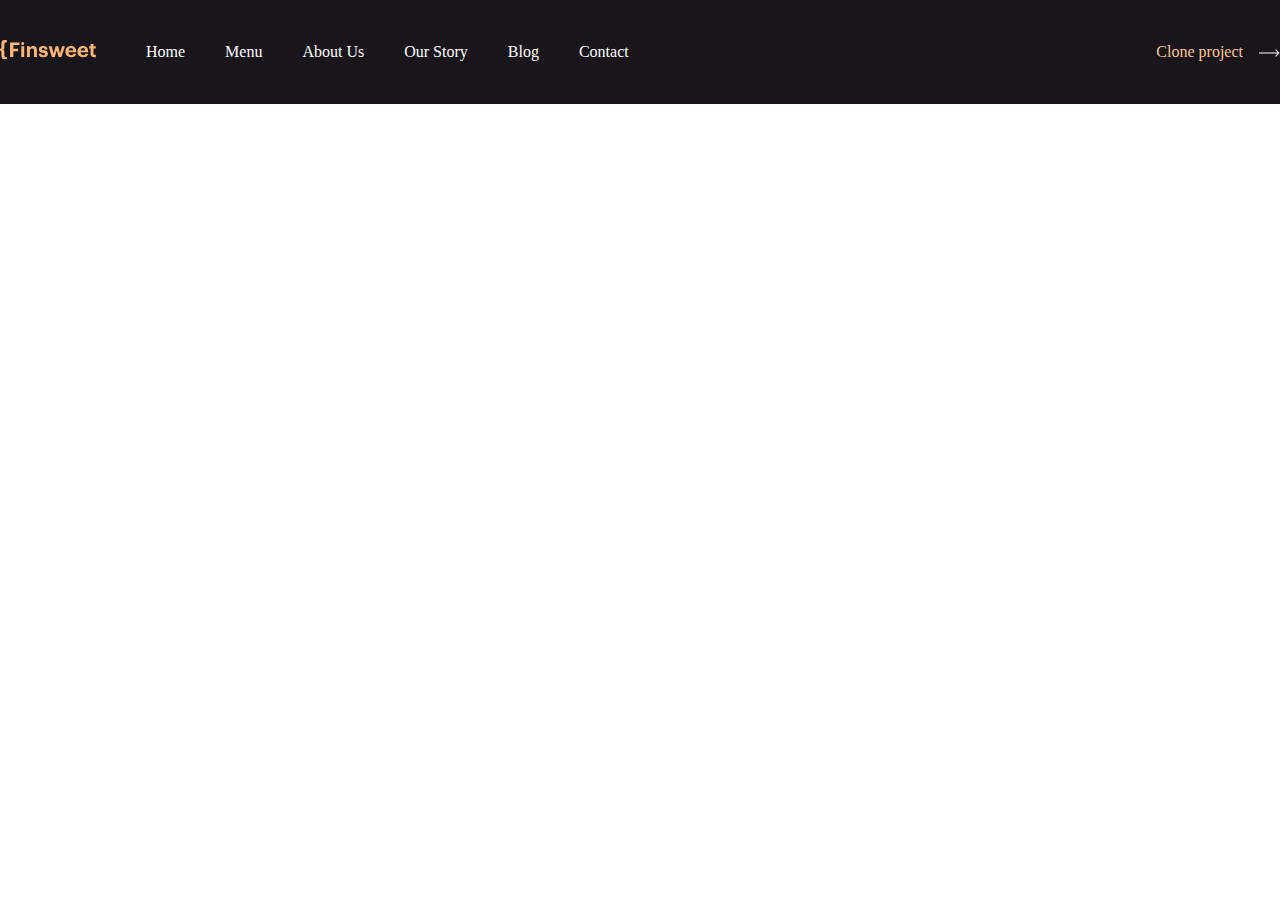
==== about.html @ d9dc8f35 "nav tugadi" ====
<!DOCTYPE html>
<html lang="en">
<head>
  <meta charset="UTF-8">
  <meta http-equiv="X-UA-Compatible" content="IE=edge">
  <meta name="viewport" content="width=device-width, initial-scale=1.0">
  <title>Document</title>
  <link rel="stylesheet" href="./css/about.css">
</head>
<body>
  <header w3-include-html="header.html"></header>
  
  
  <script src="js/main.js"></script>
  
</body>
</html>
---- css/about.css ----
* {
  margin: 0;
  padding: 0;
  box-sizing: border-box;
}

a {
  text-decoration: none;
}

button {
  border: none;
}

nav {
  position: fixed;
  top: 0;
  width: 100%;
  padding: 40px 0;
  background: #19161b;
  transition: 0.5s;
}
nav .navbar {
  display: flex;
  align-items: center;
  gap: 30px;
}
nav .navbar__menus {
  display: flex;
  justify-content: space-between;
  flex: 1;
}
nav .navbar__menus .menu-link, nav .navbar__menus .navbar__menus__right a, nav .navbar__menus__right .navbar__menus a, nav .navbar__menus .navbar__menus__left a, nav .navbar__menus__left .navbar__menus a {
  display: inline-block;
  font-weight: 500;
  font-size: 16px;
  line-height: 24px;
}
nav .navbar__menus__left {
  display: flex;
  align-items: center;
  list-style-type: none;
}
nav .navbar__menus__left a {
  padding: 0 20px;
  text-transform: capitalize;
  color: #ffffff;
}
nav .navbar__menus__right a {
  margin-right: 12px;
  color: #ffc492;
}
nav .navbar__close,
nav .navbar .hamburger {
  display: none;
}

.navbar-shrink {
  padding: 20px 0;
  box-shadow: 0 2px 10px 2px black;
}

@media screen and (max-width: 900px) {
  nav .navbar {
    justify-content: space-between;
  }
  nav .navbar__menus {
    position: absolute;
    top: 0;
    left: -100%;
    height: 100vh;
    bottom: 0;
    width: 100%;
    flex-direction: column;
    justify-content: center;
    align-items: center;
    background-color: green;
    transition: 0.5s;
  }
  nav .navbar__menus .menu-link-res, nav .navbar__menus .navbar__menus__right a, nav .navbar__menus__right .navbar__menus a, nav .navbar__menus .navbar__menus__left a, nav .navbar__menus__left .navbar__menus a {
    font-size: 40px;
    padding: 30px 0;
  }
  nav .navbar__menus__left {
    flex-direction: column;
  }
  nav .navbar__close {
    position: absolute;
    top: 15px;
    right: 15px;
  }
  nav .navbar__close svg {
    width: 80px;
    height: 80px;
    transition: 0.5s;
  }
  nav .navbar__close svg:hover {
    fill: red;
  }
  nav .navbar__close,
nav .navbar .hamburger {
    display: block;
    background-color: transparent;
  }
}/*# sourceMappingURL=about.css.map */
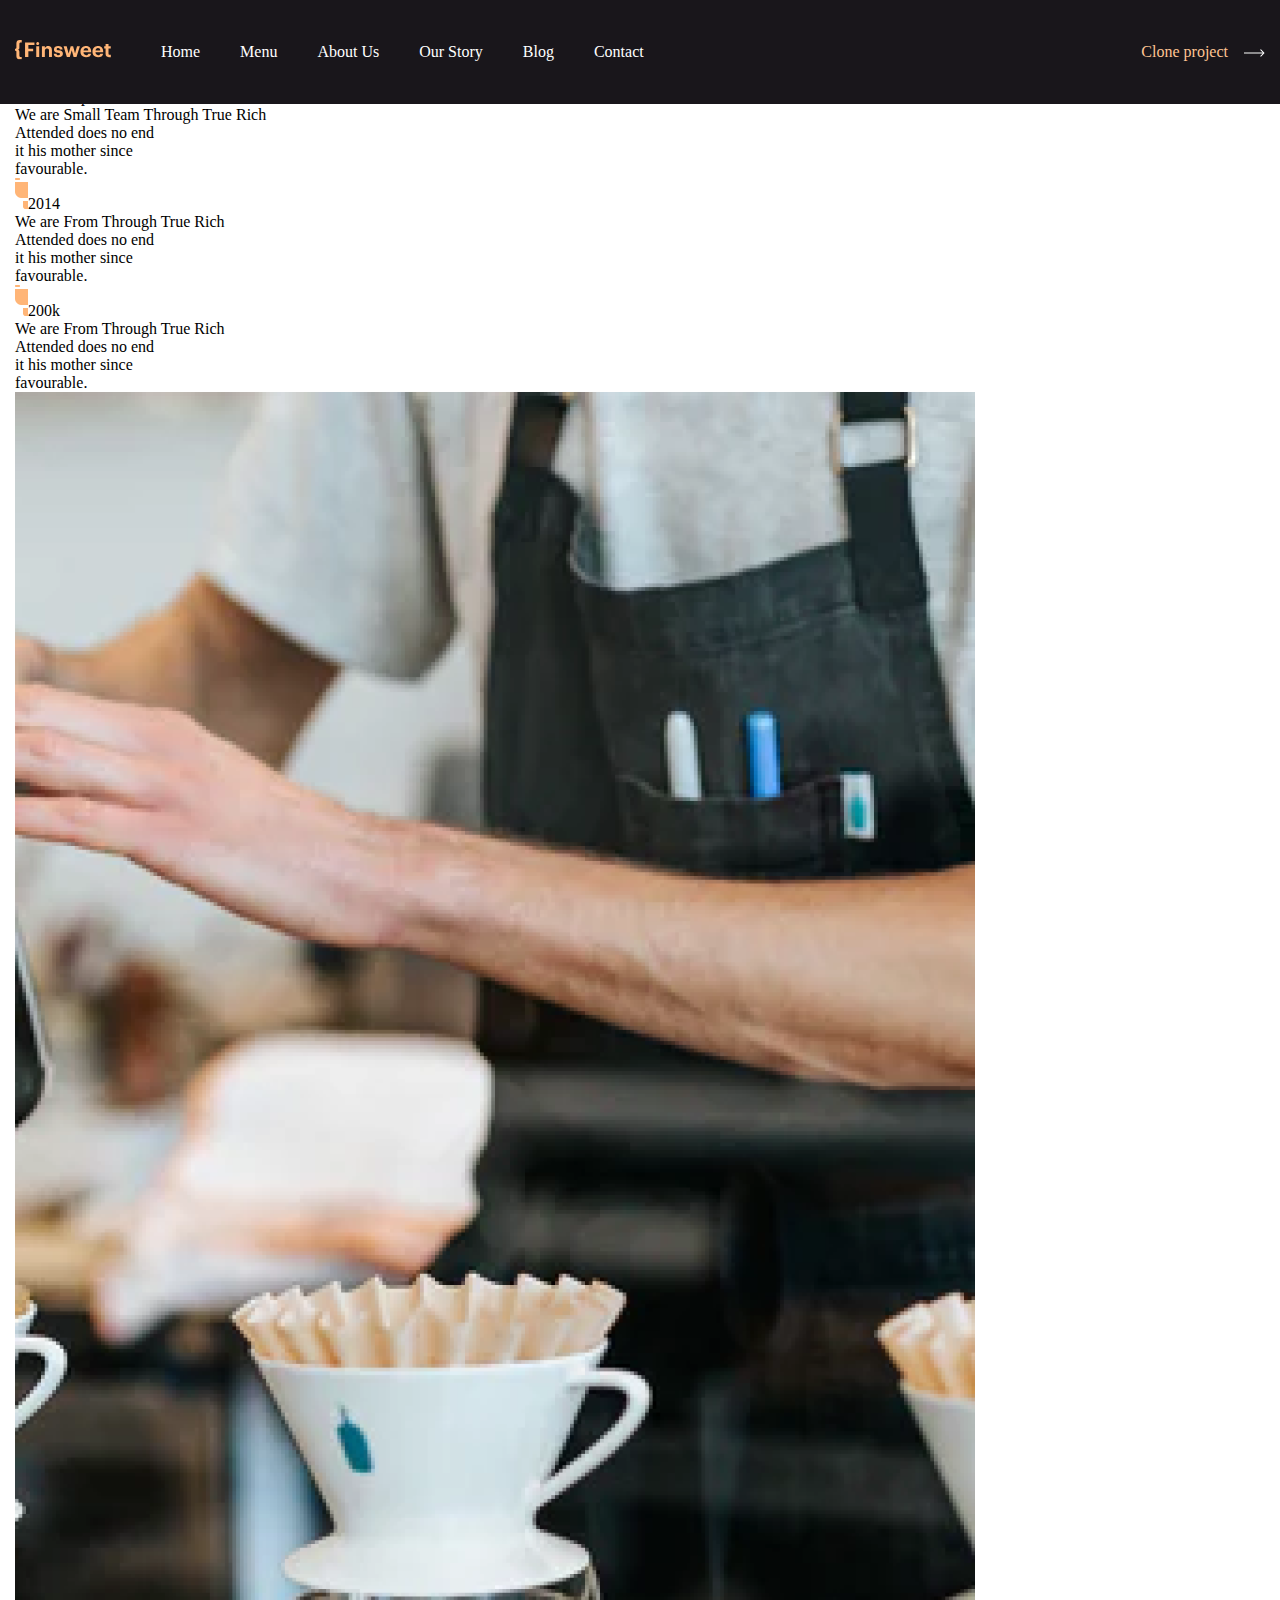
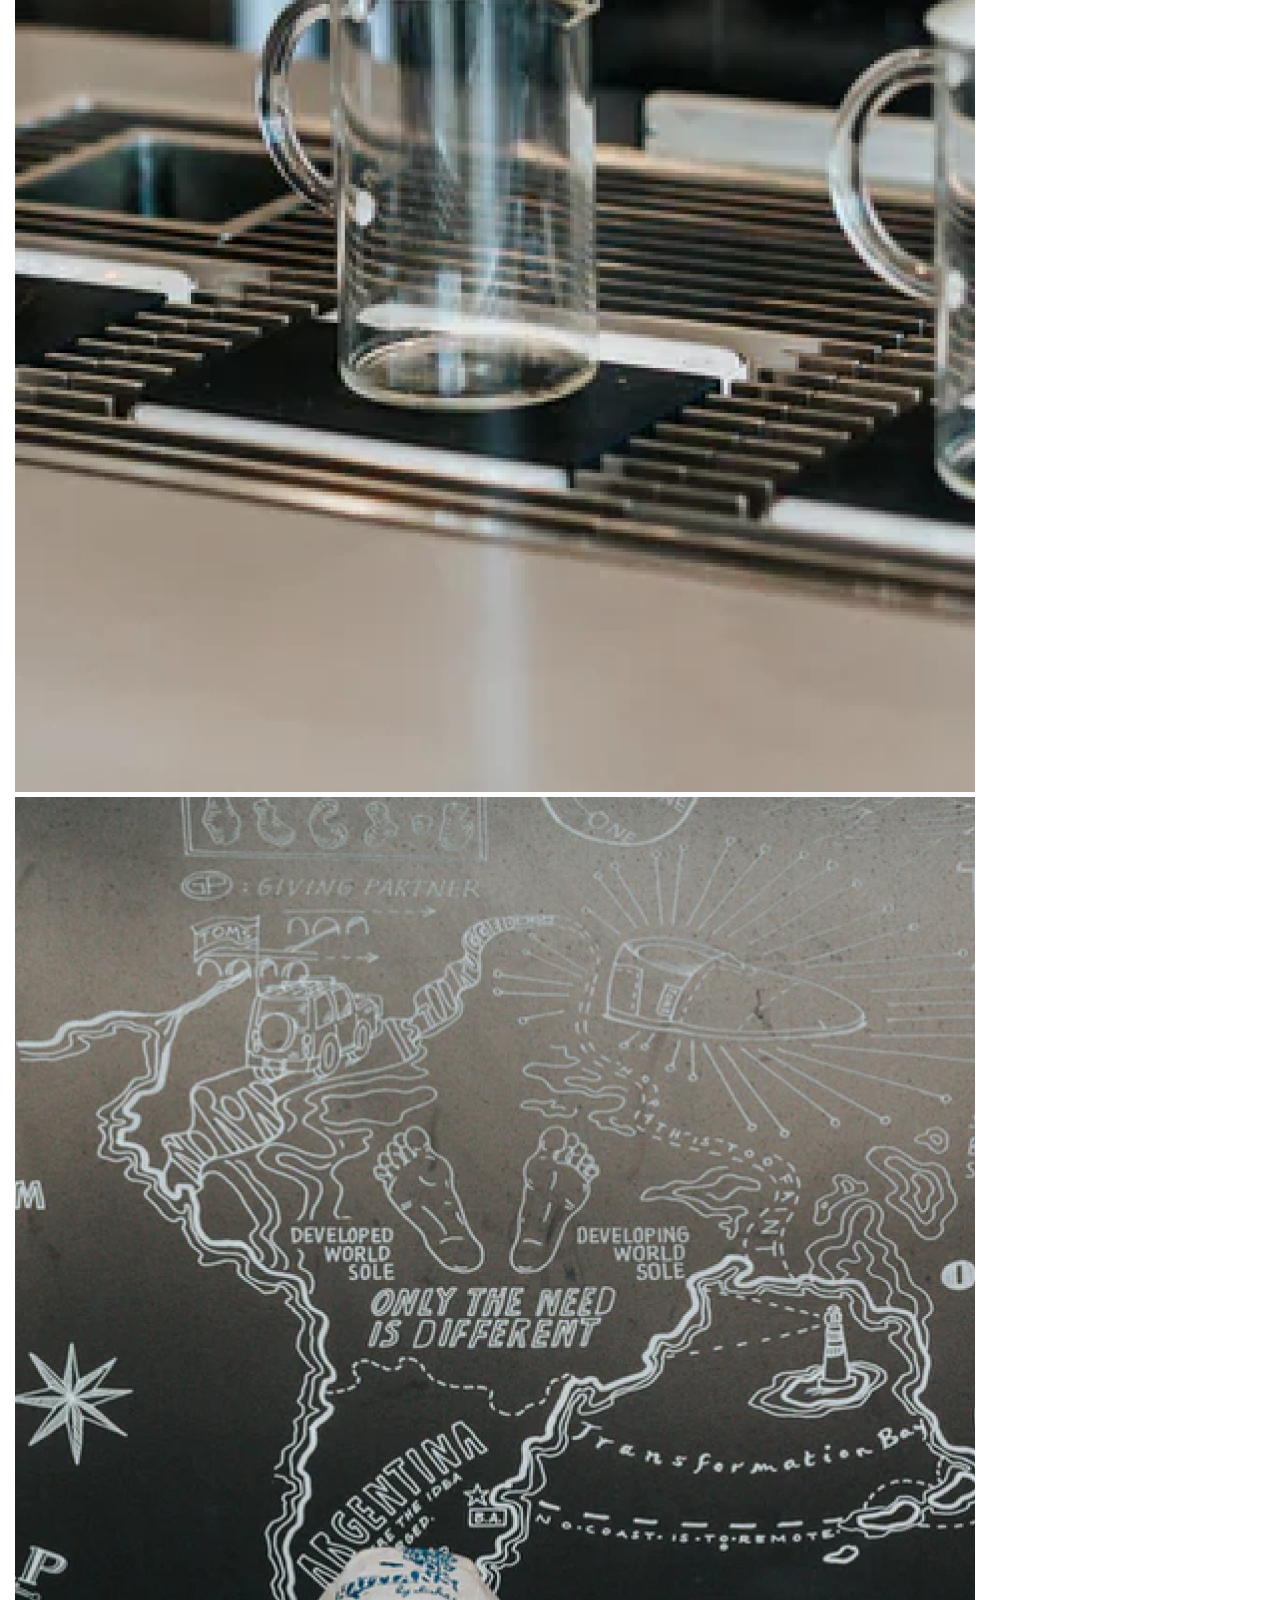
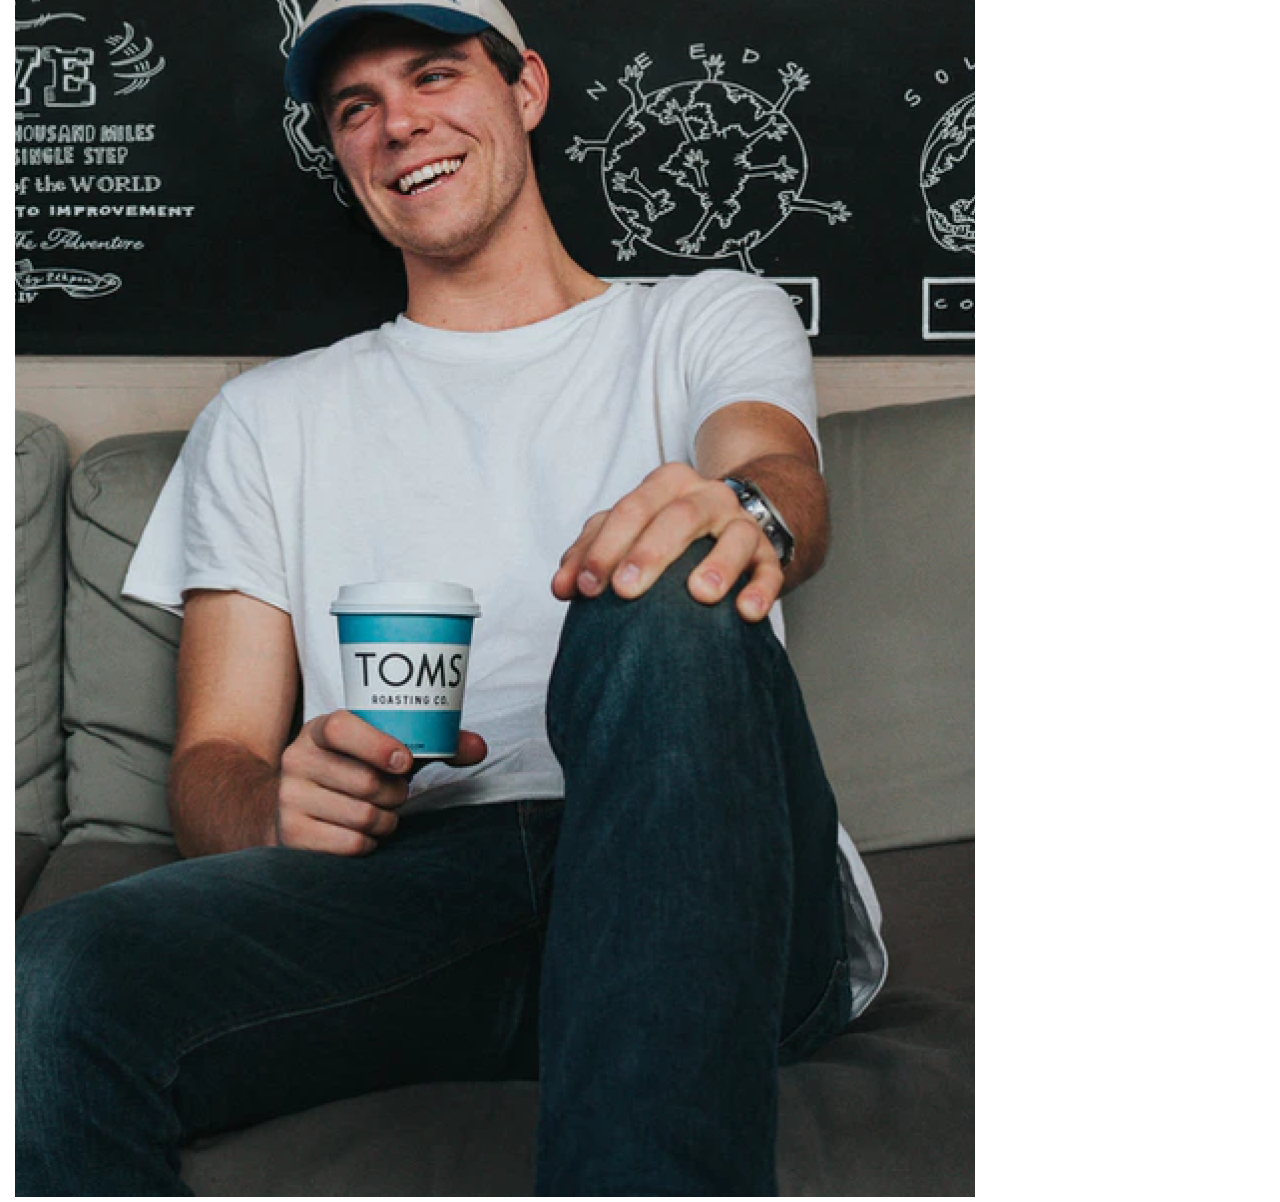
==== commit fde588d8: "o'zgartirish kiritdim" ====
--- a/about.html
+++ b/about.html
@@ -9,6 +9,30 @@
 </head>
 <body>
   <header w3-include-html="header.html"></header>
+
+    <section class="cafe__2">
+      <div class="container  cafe__sec2">
+
+        <div class="cafe__about__left">
+          <h5>KNOW MORE ABOUT US - </h5>
+
+          <h1>We source sustainable & line caught Foods</h1>
+
+          <p>Edit this text to make it your own. To edit, simply click directly on the text to start adding your own words. You can
+          move the text by dragging and dropping the text anywhere on the page.</p>
+            
+          <div class="cafe__about__numbers">
+            <div class="numbers1">
+            <p> <span> <img src="./images/icon1.png" alt="">10+ People</span><br> We are Small Team Through True Rich <br> Attended does no end <br> it his mother since <br> favourable.</p>
+            <p> <span> <img src="./images/icon1.png" alt="">2014</span><br> We are From Through True Rich <br> Attended does no end <br> it his mother since <br> favourable.</p> 
+            <p> <span> <img src="./images/icon1.png" alt="">200k</span><br> We are From Through True Rich <br> Attended does no end <br> it his mother since <br> favourable.</p>
+            </div>
+      
+        </div>
+        <div class="cafe__about__right">
+          <img src="./images/Know more 1.png" alt="" class="right__img1">
+          <img src="./images/Know more 2.png" alt="" class="right__img2">
+        </div>
   
   
   <script src="js/main.js"></script>
--- a/css/about.css
+++ b/css/about.css
@@ -10,6 +10,12 @@
 
 button {
   border: none;
+}
+
+.container {
+  margin: 0 auto;
+  padding: 0 15px;
+  max-width: 1440px;
 }
 
 nav {
@@ -102,4 +108,9 @@
     display: block;
     background-color: transparent;
   }
+}
+.conatiner {
+  padding: 0 15px;
+  margin: 0 auto;
+  max-width: 1440px;
 }/*# sourceMappingURL=about.css.map */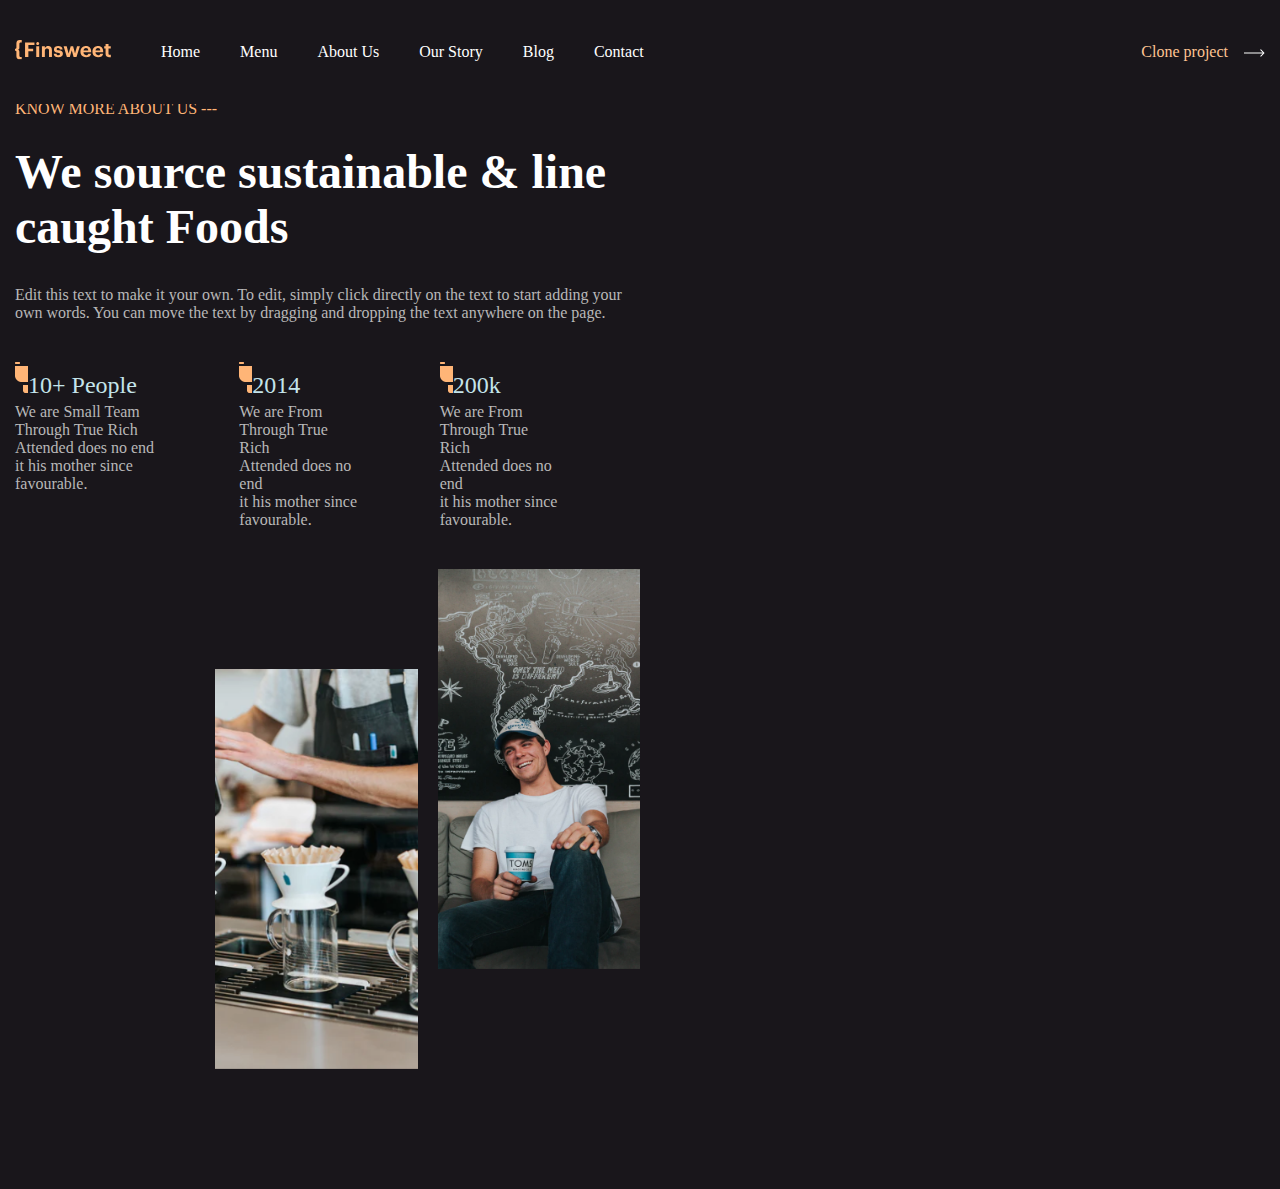
==== commit 1ed33b53: "o'zgartirish kiritdim" ====
--- a/about.html
+++ b/about.html
@@ -10,11 +10,11 @@
 <body>
   <header w3-include-html="header.html"></header>
 
-    <section class="cafe__2">
-      <div class="container  cafe__sec2">
+    <section class="cafe__1">
+      <div class="container  cafe__sec1">
 
         <div class="cafe__about__left">
-          <h5>KNOW MORE ABOUT US - </h5>
+          <h5>KNOW MORE ABOUT US --- </h5>
 
           <h1>We source sustainable & line caught Foods</h1>
 
@@ -27,12 +27,16 @@
             <p> <span> <img src="./images/icon1.png" alt="">2014</span><br> We are From Through True Rich <br> Attended does no end <br> it his mother since <br> favourable.</p> 
             <p> <span> <img src="./images/icon1.png" alt="">200k</span><br> We are From Through True Rich <br> Attended does no end <br> it his mother since <br> favourable.</p>
             </div>
-      
+            
+          </div>
+          
+          <div class="cafe__about__right">
+            <img src="./images/Know more 1.png" alt="" class="right__img1">
+            <img src="./images/Know more 2.png" alt="" class="right__img2">
+          </div>
         </div>
-        <div class="cafe__about__right">
-          <img src="./images/Know more 1.png" alt="" class="right__img1">
-          <img src="./images/Know more 2.png" alt="" class="right__img2">
-        </div>
+
+    </section>
   
   
   <script src="js/main.js"></script>
--- a/css/about.css
+++ b/css/about.css
@@ -113,4 +113,128 @@
   padding: 0 15px;
   margin: 0 auto;
   max-width: 1440px;
+}
+
+.cafe__1 {
+  background-color: #19161B;
+}
+.cafe__1 .cafe__sec1 {
+  display: flex;
+  padding-top: 100px;
+  padding-bottom: 120px;
+}
+.cafe__1 .cafe__sec1 .cafe__about__left {
+  width: 50%;
+}
+.cafe__1 .cafe__sec1 .cafe__about__left h5 {
+  font-family: "Playfair Display";
+  font-weight: 400;
+  font-size: 16px;
+  color: #FFB577;
+  padding-bottom: 26px;
+}
+.cafe__1 .cafe__sec1 .cafe__about__left h1 {
+  font-family: "Playfair Display";
+  font-weight: 700;
+  font-size: 48px;
+  color: #ffffff;
+  padding-bottom: 32px;
+}
+.cafe__1 .cafe__sec1 .cafe__about__left p {
+  font-family: "Poppins";
+  font-style: normal;
+  font-size: 16px;
+  color: #B8B8B8;
+  padding-bottom: 40px;
+}
+.cafe__1 .cafe__sec1 .cafe__about__left .cafe__about__numbers {
+  display: flex;
+  flex-direction: column;
+}
+.cafe__1 .cafe__sec1 .cafe__about__left .cafe__about__numbers .numbers1 {
+  display: flex;
+}
+.cafe__1 .cafe__sec1 .cafe__about__left .cafe__about__numbers .numbers1 p {
+  font-family: "Poppins";
+  font-weight: 400;
+  font-size: 16px;
+  color: #B8B8B8;
+  padding-right: 80px;
+}
+.cafe__1 .cafe__sec1 .cafe__about__left .cafe__about__numbers .numbers1 span {
+  font-family: "Poppins";
+  font-weight: 500;
+  font-size: 24px;
+  line-height: 36px;
+  color: #C4E4EA;
+}
+.cafe__1 .cafe__sec1 .cafe__about__right {
+  display: flex;
+  padding-left: 200px;
+}
+.cafe__1 .cafe__sec1 .cafe__about__right .right__img1 {
+  margin-right: 20px;
+  padding-top: 100px;
+  width: 240px;
+  height: 500px;
+}
+.cafe__1 .cafe__sec1 .cafe__about__right .right__img2 {
+  padding-bottom: 100px;
+  width: 240px;
+  height: 500px;
+}
+@media screen and (max-width: 1265px) {
+  .cafe__1 .cafe__sec2 {
+    flex-direction: column;
+  }
+  .cafe__1 .cafe__sec2 .cafe__about__left {
+    width: 100%;
+    text-align: center;
+    margin-top: 0px;
+  }
+  .cafe__1 .cafe__sec2 .cafe__about__right {
+    width: 100%;
+  }
+  .cafe__1 .cafe__sec2 .cafe__about__right .right__img1 {
+    padding-top: 0px;
+  }
+  .cafe__1 .cafe__sec2 .cafe__about__right .right__img2 {
+    padding-bottom: 0px;
+  }
+}
+@media screen and (max-width: 900px) {
+  .cafe__1 .cafe__sec2 .cafe__about__right {
+    padding-top: 50px;
+    padding-left: 0px;
+  }
+  .cafe__1 .cafe__sec2 .cafe__about__right .right__img1 {
+    width: 50%;
+    margin-right: 30px;
+  }
+  .cafe__1 .cafe__sec2 .cafe__about__right .right__img2 {
+    width: 50%;
+  }
+}
+@media screen and (max-width: 555px) {
+  .cafe__1 .cafe__sec2 .cafe__about__left h1 {
+    font-size: 30px;
+  }
+  .cafe__1 .cafe__sec2 .cafe__about__left .cafe__about__numbers .numbers1 {
+    margin-left: 50px;
+  }
+  .cafe__1 .cafe__sec2 .cafe__about__left .cafe__about__numbers .numbers1 p {
+    margin-left: -60px;
+  }
+  .cafe__1 .cafe__sec2 .cafe__about__right {
+    flex-direction: column;
+    align-items: center;
+  }
+  .cafe__1 .cafe__sec2 .cafe__about__right .right__img1 {
+    width: 100%;
+    margin-right: -30px;
+    padding-bottom: 50px;
+  }
+  .cafe__1 .cafe__sec2 .cafe__about__right .right__img2 {
+    width: 100%;
+  }
 }/*# sourceMappingURL=about.css.map */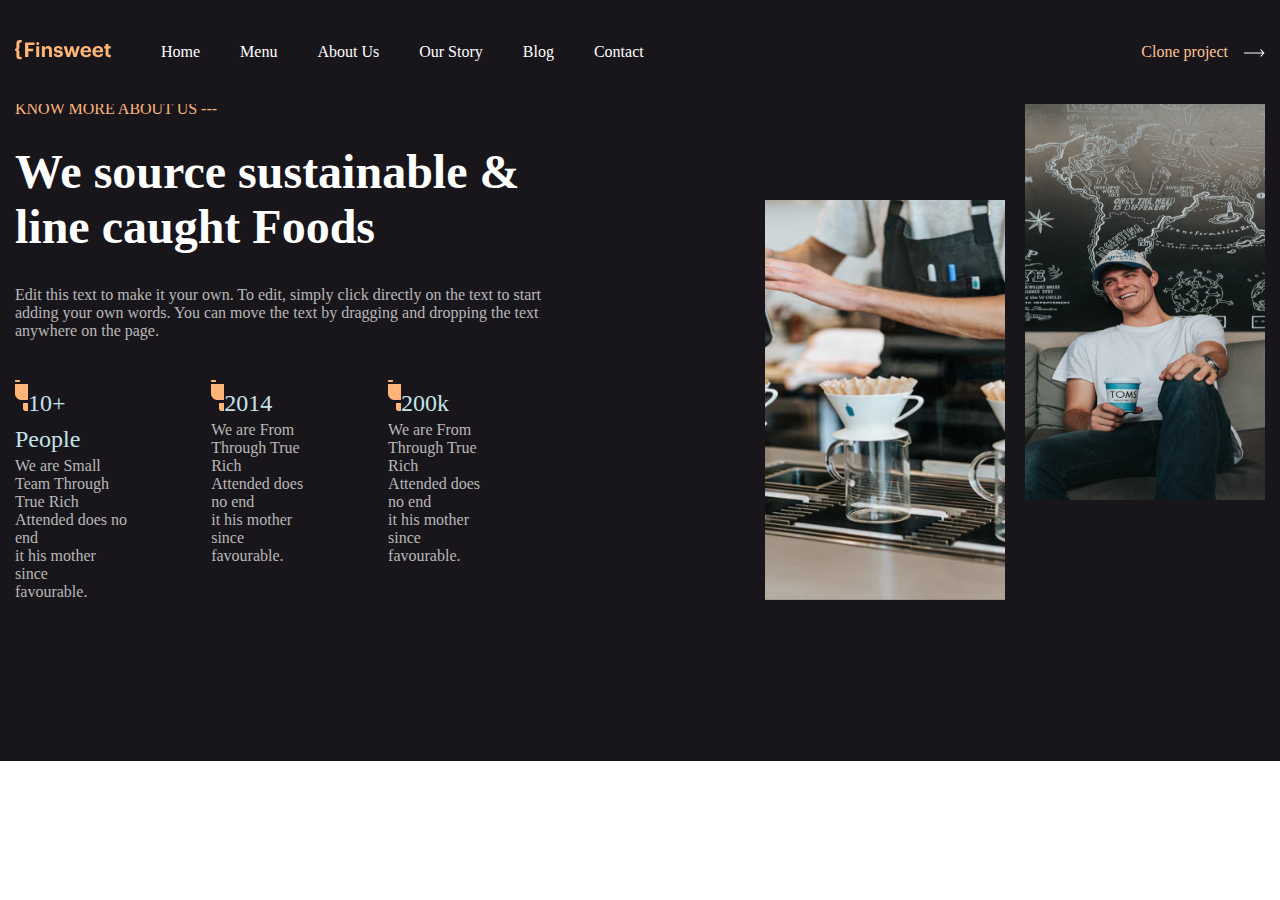
==== commit c9199014: "o'zgartirish kiritdim" ====
--- a/about.html
+++ b/about.html
@@ -14,7 +14,8 @@
       <div class="container  cafe__sec1">
 
         <div class="cafe__about__left">
-          <h5>KNOW MORE ABOUT US --- </h5>
+          <div>
+            <h5>KNOW MORE ABOUT US --- </h5>
 
           <h1>We source sustainable & line caught Foods</h1>
 
@@ -28,6 +29,7 @@
             <p> <span> <img src="./images/icon1.png" alt="">200k</span><br> We are From Through True Rich <br> Attended does no end <br> it his mother since <br> favourable.</p>
             </div>
             
+          </div>
           </div>
           
           <div class="cafe__about__right">
--- a/css/about.css
+++ b/css/about.css
@@ -124,7 +124,7 @@
   padding-bottom: 120px;
 }
 .cafe__1 .cafe__sec1 .cafe__about__left {
-  width: 50%;
+  display: flex;
 }
 .cafe__1 .cafe__sec1 .cafe__about__left h5 {
   font-family: "Playfair Display";
